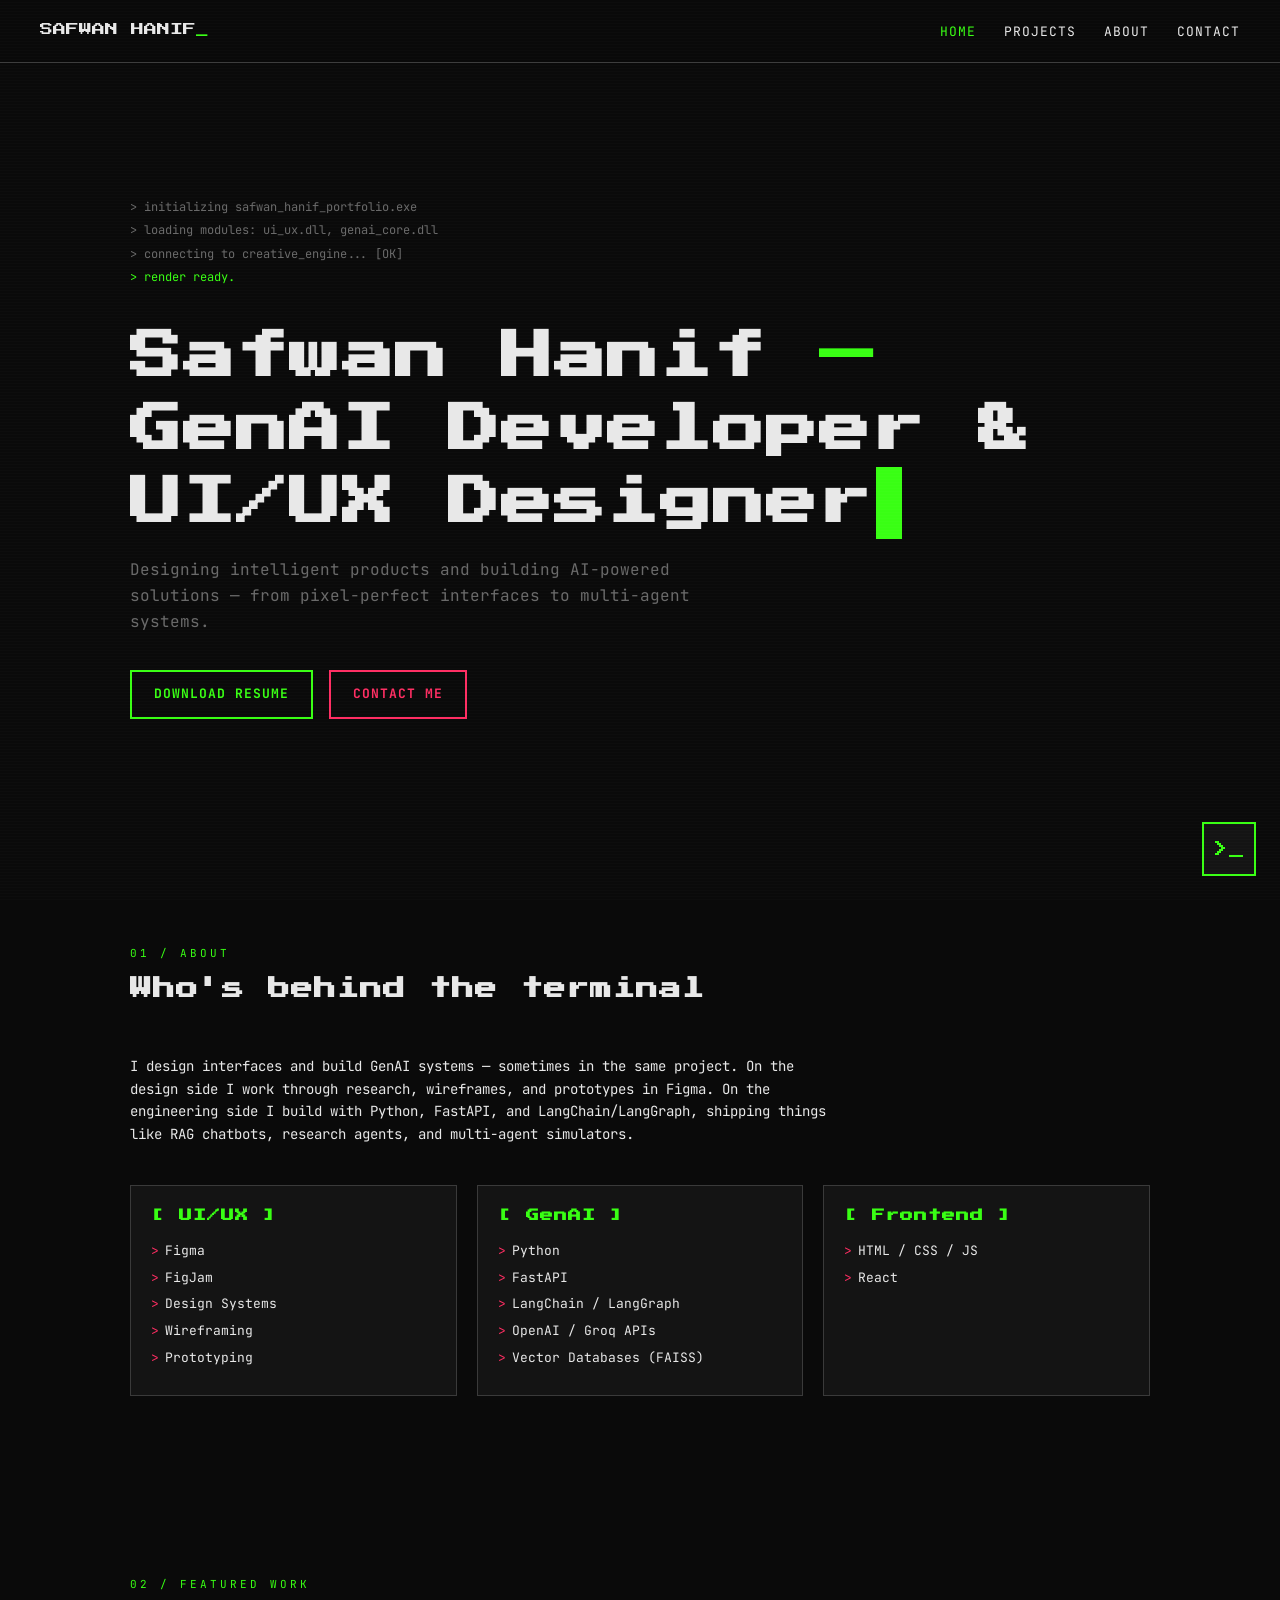
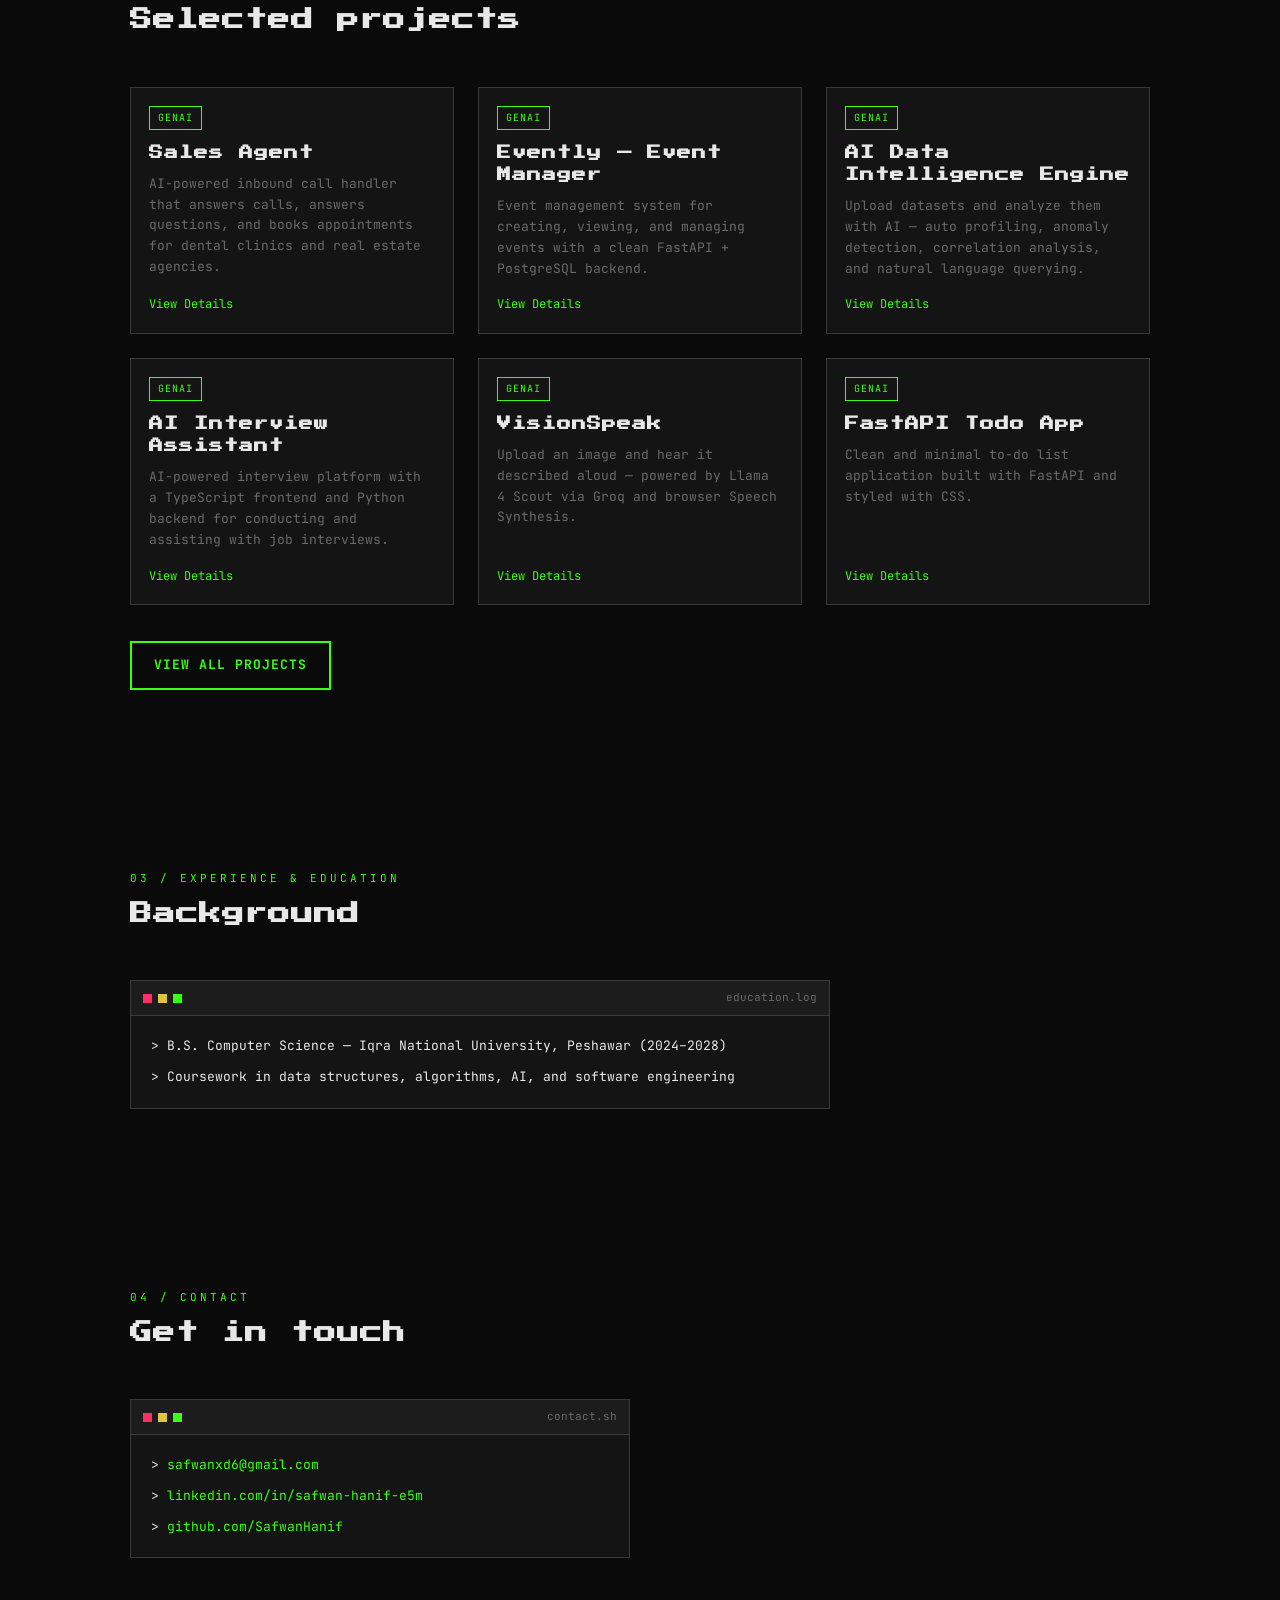
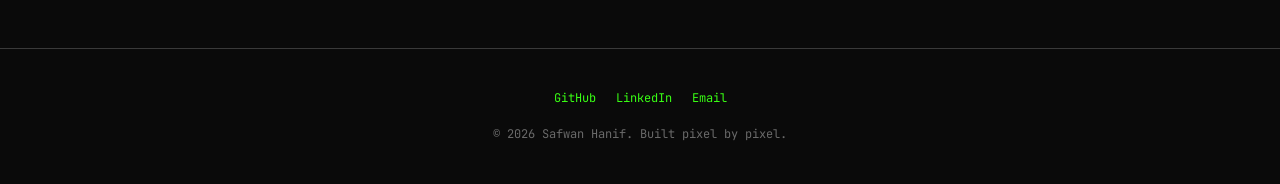
==== index.html @ 21ab0cf6 "Initial commit — portfolio website Static portfolio site with 19 projects (15 GenAI + 4 UI/UX), term" ====
<!DOCTYPE html>
<html lang="en">
<head>
<meta charset="UTF-8">
<meta name="viewport" content="width=device-width, initial-scale=1.0">
<title>Safwan Hanif — GenAI Developer & UI/UX Designer</title>
<link rel="stylesheet" href="style.css">
</head>
<body>

<nav>
  <div class="logo">SAFWAN HANIF<span>_</span></div>
  <ul>
    <li><a href="index.html" class="active">Home</a></li>
    <li><a href="projects.html">Projects</a></li>
    <li><a href="index.html#about">About</a></li>
    <li><a href="index.html#contact">Contact</a></li>
  </ul>
</nav>

<section class="hero">
  <div class="boot" id="boot"></div>
  <h1>Safwan Hanif <span class="accent">—</span><br>GenAI Developer & UI/UX Designer<span class="cursor">&nbsp;</span></h1>
  <p class="tagline">Designing intelligent products and building AI-powered solutions — from pixel-perfect interfaces to multi-agent systems.</p>
  <div class="actions">
    <a href="Safwan_Hanif_Resume.docx" class="btn" download>Download Resume</a>
    <a href="index.html#contact" class="btn alt">Contact Me</a>
  </div>
</section>

<section id="about">
  <div class="section-head">
    <div class="eyebrow">01 / About</div>
    <h2>Who's behind the terminal</h2>
  </div>
  <p style="max-width:700px;color:var(--text);font-size:14px;margin-bottom:40px;">
    I design interfaces and build GenAI systems — sometimes in the same project. On the design side I work through
    research, wireframes, and prototypes in Figma. On the engineering side I build with Python, FastAPI, and LangChain/LangGraph,
    shipping things like RAG chatbots, research agents, and multi-agent simulators.
  </p>

  <div class="skills-grid">
    <div class="skill-card">
      <h3>[ UI/UX ]</h3>
      <ul>
        <li>Figma</li>
        <li>FigJam</li>
        <li>Design Systems</li>
        <li>Wireframing</li>
        <li>Prototyping</li>
      </ul>
    </div>
    <div class="skill-card">
      <h3>[ GenAI ]</h3>
      <ul>
        <li>Python</li>
        <li>FastAPI</li>
        <li>LangChain / LangGraph</li>
        <li>OpenAI / Groq APIs</li>
        <li>Vector Databases (FAISS)</li>
      </ul>
    </div>
    <div class="skill-card">
      <h3>[ Frontend ]</h3>
      <ul>
        <li>HTML / CSS / JS</li>
        <li>React</li>
      </ul>
    </div>
  </div>
</section>

<section id="featured">
  <div class="section-head">
    <div class="eyebrow">02 / Featured Work</div>
    <h2>Selected projects</h2>
  </div>
  <div class="project-grid" id="featured-grid"></div>
  <div style="margin-top:36px;">
    <a href="projects.html" class="btn">View All Projects</a>
  </div>
</section>

<section id="experience">
  <div class="section-head">
    <div class="eyebrow">03 / Experience & Education</div>
    <h2>Background</h2>
  </div>
  <div class="term" style="max-width:700px;">
    <div class="title-bar">
      <div class="dots"><span></span><span></span><span></span></div>
      <div class="label">education.log</div>
    </div>
    <div class="body" style="font-size:13px;color:var(--text);">
      <p>&gt; B.S. Computer Science — Iqra National University, Peshawar (2024–2028)</p>
      <p style="margin-top:10px;">&gt; Coursework in data structures, algorithms, AI, and software engineering</p>
    </div>
  </div>
</section>

<section id="contact">
  <div class="section-head">
    <div class="eyebrow">04 / Contact</div>
    <h2>Get in touch</h2>
  </div>
  <div class="term" style="max-width:500px;">
    <div class="title-bar">
      <div class="dots"><span></span><span></span><span></span></div>
      <div class="label">contact.sh</div>
    </div>
    <div class="body" style="font-size:13px;">
      <p>&gt; <a href="mailto:safwanxd6@gmail.com">safwanxd6@gmail.com</a></p>
      <p style="margin-top:10px;">&gt; <a href="https://www.linkedin.com/in/safwan-hanif-e5m/" target="_blank">linkedin.com/in/safwan-hanif-e5m</a></p>
      <p style="margin-top:10px;">&gt; <a href="https://github.com/SafwanHanif" target="_blank">github.com/SafwanHanif</a></p>
    </div>
  </div>
</section>

<footer>
  <div class="social">
    <a href="https://github.com/SafwanHanif" target="_blank">GitHub</a>
    <a href="https://www.linkedin.com/in/safwan-hanif-e5m/" target="_blank">LinkedIn</a>
    <a href="mailto:safwanxd6@gmail.com">Email</a>
  </div>
  &copy; 2026 Safwan Hanif. Built pixel by pixel.
</footer>

<button id="ai-toggle" aria-label="Open AI assistant">&gt;_</button>
<div id="ai-panel">
  <div class="term" style="border:none;flex:1;display:flex;flex-direction:column;">
    <div class="title-bar">
      <div class="dots"><span></span><span></span><span></span></div>
      <div class="label">ask_safwan_hanif_ai.exe</div>
    </div>
    <div id="ai-log">
      <div class="msg bot">&gt; Hi, I'm Safwan Hanif's AI assistant. Ask me about his projects, skills, or how to get in touch.</div>
    </div>
    <div id="ai-input-row">
      <input id="ai-input" type="text" placeholder="Ask me something...">
      <button id="ai-send">&gt;</button>
    </div>
  </div>
</div>

<script src="script.js"></script>
<script>
  runBootSequence(document.getElementById("boot"));

  const grid = document.getElementById("featured-grid");
  const featured = PROJECTS.slice(0, 6);
  grid.innerHTML = featured.map(p => `
    <div class="project-card">
      <div class="body">
        <span class="tag ${p.category}">${p.tagLabel}</span>
        <h3>${p.title}</h3>
        <p>${p.summary}</p>
        <div class="links">
          <a href="project.html?id=${p.id}">View Details</a>
        </div>
      </div>
    </div>
  `).join("");
</script>
</body>
</html>
---- style.css ----
@import url('https://fonts.googleapis.com/css2?family=Press+Start+2P&family=JetBrains+Mono:wght@400;500;700&display=swap');

:root{
  --bg:#0a0a0a;
  --panel:#141414;
  --border:#3a3a3a;
  --green:#39ff14;
  --pink:#ff2e63;
  --text:#e8e8e8;
  --muted:#6a6a6a;
  --pixel:'Press Start 2P', monospace;
  --mono:'JetBrains Mono', monospace;
}

*{margin:0;padding:0;box-sizing:border-box;}

html{scroll-behavior:smooth;}

body{
  background:var(--bg);
  color:var(--text);
  font-family:var(--mono);
  line-height:1.6;
  image-rendering:pixelated;
  overflow-x:hidden;
}

body::before{
  content:'';
  position:fixed;
  inset:0;
  background:repeating-linear-gradient(0deg, rgba(255,255,255,0.015) 0px, rgba(255,255,255,0.015) 1px, transparent 1px, transparent 3px);
  pointer-events:none;
  z-index:9999;
}

a{color:var(--green);text-decoration:none;}
a:hover{color:var(--pink);}

::selection{background:var(--green);color:var(--bg);}

::-webkit-scrollbar{width:10px;}
::-webkit-scrollbar-track{background:var(--bg);}
::-webkit-scrollbar-thumb{background:var(--border);}

h1,h2,h3,.pixel{
  font-family:var(--pixel);
  letter-spacing:1px;
}

.eyebrow{
  font-family:var(--mono);
  font-size:11px;
  letter-spacing:3px;
  text-transform:uppercase;
  color:var(--green);
}

/* NAV */
nav{
  position:sticky;
  top:0;
  z-index:100;
  display:flex;
  align-items:center;
  justify-content:space-between;
  padding:18px 40px;
  background:rgba(10,10,10,0.92);
  border-bottom:1px solid var(--border);
  backdrop-filter:blur(4px);
}

nav .logo{
  font-family:var(--pixel);
  font-size:13px;
  color:var(--text);
}
nav .logo span{color:var(--green);}

nav ul{
  display:flex;
  gap:28px;
  list-style:none;
}

nav ul a{
  font-size:13px;
  color:var(--text);
  text-transform:uppercase;
  letter-spacing:1px;
  transition:color .1s steps(2);
}
nav ul a.active{color:var(--green);}
nav ul a:hover{color:var(--pink);}

/* BUTTONS */
.btn{
  display:inline-block;
  font-family:var(--mono);
  font-size:13px;
  font-weight:700;
  text-transform:uppercase;
  letter-spacing:1px;
  padding:12px 22px;
  border:2px solid var(--green);
  color:var(--green);
  background:transparent;
  cursor:pointer;
  transition:transform .08s steps(2), background .08s steps(2), color .08s steps(2);
}
.btn:hover{
  background:var(--green);
  color:var(--bg);
  transform:translate(-2px,-2px);
}
.btn.alt{border-color:var(--pink);color:var(--pink);}
.btn.alt:hover{background:var(--pink);color:var(--bg);}

/* SECTIONS */
section{
  padding:90px 40px;
  max-width:1100px;
  margin:0 auto;
}
.section-head{margin-bottom:48px;}
.section-head h2{font-size:22px;margin-top:10px;color:var(--text);}

/* HERO */
.hero{
  min-height:88vh;
  display:flex;
  flex-direction:column;
  justify-content:center;
  padding:0 40px;
  position:relative;
}
.hero .boot{
  font-size:12px;
  color:var(--muted);
  margin-bottom:30px;
  min-height:90px;
}
.hero .boot .line{display:block;margin-bottom:4px;}
.hero .boot .ok{color:var(--green);}

.hero h1{
  font-size:clamp(28px,5vw,52px);
  line-height:1.4;
  color:var(--text);
}
.hero h1 .accent{color:var(--green);}
.hero .cursor{
  display:inline-block;
  width:0.5em;
  background:var(--green);
  animation:blink 1s steps(2) infinite;
  margin-left:4px;
}
@keyframes blink{50%{opacity:0;}}

.hero p.tagline{
  margin-top:18px;
  font-size:16px;
  color:var(--muted);
  max-width:600px;
}
.hero .actions{
  margin-top:36px;
  display:flex;
  gap:16px;
  flex-wrap:wrap;
}

/* TERMINAL WINDOW CARD */
.term{
  background:var(--panel);
  border:1px solid var(--border);
}
.term .title-bar{
  display:flex;
  align-items:center;
  justify-content:space-between;
  padding:8px 12px;
  border-bottom:1px solid var(--border);
  background:#1c1c1c;
}
.term .dots{display:flex;gap:6px;}
.term .dots span{
  width:9px;height:9px;
  background:var(--border);
  display:inline-block;
}
.term .dots span:nth-child(1){background:var(--pink);}
.term .dots span:nth-child(2){background:#e0c341;}
.term .dots span:nth-child(3){background:var(--green);}
.term .title-bar .label{font-size:11px;color:var(--muted);}
.term .body{padding:20px;}

/* ABOUT / SKILLS */
.skills-grid{
  display:grid;
  grid-template-columns:repeat(auto-fit,minmax(220px,1fr));
  gap:20px;
}
.skill-card{
  background:var(--panel);
  border:1px solid var(--border);
  padding:20px;
}
.skill-card h3{font-size:13px;color:var(--green);margin-bottom:14px;}
.skill-card ul{list-style:none;font-size:13px;color:var(--text);}
.skill-card li{margin-bottom:6px;padding-left:14px;position:relative;}
.skill-card li::before{content:'>';position:absolute;left:0;color:var(--pink);}

/* PROJECT CARDS */
.filter-bar{
  display:flex;
  gap:12px;
  margin-bottom:32px;
  flex-wrap:wrap;
}
.filter-btn{
  font-family:var(--mono);
  font-size:12px;
  text-transform:uppercase;
  letter-spacing:1px;
  padding:8px 16px;
  border:1px solid var(--border);
  background:transparent;
  color:var(--muted);
  cursor:pointer;
}
.filter-btn.active{border-color:var(--green);color:var(--green);}

.project-grid{
  display:grid;
  grid-template-columns:repeat(auto-fit,minmax(280px,1fr));
  gap:24px;
}
.project-card{
  background:var(--panel);
  border:1px solid var(--border);
  display:flex;
  flex-direction:column;
  transition:transform .1s steps(2), border-color .1s steps(2);
}
.project-card:hover{
  transform:translate(-3px,-3px);
  border-color:var(--green);
}
.project-card .body{padding:18px;flex:1;display:flex;flex-direction:column;}
.project-card .tag{
  font-size:10px;
  letter-spacing:1px;
  text-transform:uppercase;
  display:inline-block;
  padding:3px 8px;
  border:1px solid var(--border);
  color:var(--muted);
  margin-bottom:12px;
  width:fit-content;
}
.project-card .tag.uiux{color:var(--pink);border-color:var(--pink);}
.project-card .tag.genai{color:var(--green);border-color:var(--green);}
.project-card h3{font-size:14px;margin-bottom:10px;color:var(--text);}
.project-card p{font-size:13px;color:var(--muted);flex:1;}
.project-card .links{
  margin-top:16px;
  display:flex;
  gap:14px;
  font-size:12px;
}

/* FOOTER */
footer{
  border-top:1px solid var(--border);
  padding:40px;
  text-align:center;
  font-size:12px;
  color:var(--muted);
}
footer .social{
  display:flex;
  gap:20px;
  justify-content:center;
  margin-bottom:16px;
}

/* AI ASSISTANT WIDGET */
#ai-toggle{
  position:fixed;
  bottom:24px;
  right:24px;
  z-index:200;
  width:54px;
  height:54px;
  background:var(--panel);
  border:2px solid var(--green);
  color:var(--green);
  font-family:var(--pixel);
  font-size:16px;
  cursor:pointer;
  display:flex;
  align-items:center;
  justify-content:center;
}
#ai-toggle:hover{background:var(--green);color:var(--bg);}

#ai-panel{
  position:fixed;
  bottom:90px;
  right:24px;
  width:340px;
  max-height:440px;
  background:var(--panel);
  border:1px solid var(--border);
  z-index:200;
  display:none;
  flex-direction:column;
}
#ai-panel.open{display:flex;}
#ai-log{
  padding:14px;
  font-size:12px;
  overflow-y:auto;
  flex:1;
  max-height:300px;
}
#ai-log .msg{margin-bottom:10px;}
#ai-log .you{color:var(--text);}
#ai-log .bot{color:var(--green);}
#ai-input-row{
  display:flex;
  border-top:1px solid var(--border);
}
#ai-input{
  flex:1;
  background:transparent;
  border:none;
  outline:none;
  color:var(--text);
  font-family:var(--mono);
  font-size:12px;
  padding:12px;
}
#ai-input-row button{
  background:transparent;
  border:none;
  color:var(--green);
  padding:0 14px;
  cursor:pointer;
  font-family:var(--pixel);
}

/* DETAIL PAGE */
.detail-hero{
  padding:60px 40px 30px;
  max-width:900px;
  margin:0 auto;
  border-bottom:1px solid var(--border);
}
.detail-section{margin-bottom:50px;}
.detail-section h3{font-size:14px;color:var(--green);margin-bottom:14px;}
.detail-section p{color:var(--text);font-size:14px;max-width:760px;}
.feature-list{list-style:none;padding:0;font-size:13px;}
.feature-list li{margin-bottom:8px;padding-left:18px;position:relative;color:var(--text);}
.feature-list li::before{content:'>';position:absolute;left:0;color:var(--green);}
.stack-pills{display:flex;gap:10px;flex-wrap:wrap;margin-top:14px;}
.stack-pills span{
  font-size:11px;
  padding:4px 10px;
  border:1px solid var(--border);
  color:var(--muted);
  text-transform:uppercase;
}
.diagram-box{
  border:1px dashed var(--border);
  padding:40px;
  text-align:center;
  color:var(--muted);
  font-size:12px;
  margin-top:16px;
}

/* PIPELINE DIAGRAM */
.pipeline{
  background:var(--panel);
  border:1px solid var(--border);
  padding:20px;
  margin-top:16px;
  font-family:var(--mono);
  font-size:12px;
  line-height:2.2;
  overflow-x:auto;
}
.pipe-node{
  display:inline-block;
  background:var(--bg);
  border:1px solid var(--border);
  padding:4px 12px;
  color:var(--green);
  margin:2px 0;
}
.pipe-cond{
  border-color:var(--pink);
  color:var(--pink);
}
.pipe-arrow{
  color:var(--muted);
  margin:0 6px;
  font-weight:700;
}

/* GALLERY */
.gallery{
  display:grid;
  grid-template-columns:repeat(auto-fit,minmax(240px,1fr));
  gap:16px;
  margin-top:16px;
}
.gallery img{
  width:100%;
  border:1px solid var(--border);
  transition:transform .1s steps(2),border-color .1s steps(2);
  image-rendering:auto;
}
.gallery img:hover{
  transform:translate(-2px,-2px);
  border-color:var(--green);
}

/* FIGMA EMBED */
.figma-embed-wrap{
  position:relative;
  width:100%;
  padding-bottom:56.25%;
  margin-top:16px;
  border:1px solid var(--border);
}
.figma-embed-wrap iframe{
  position:absolute;
  top:0;left:0;
  width:100%;height:100%;
  border:none;
}

@media (max-width:640px){
  nav{padding:14px 18px;}
  nav ul{gap:14px;}
  section{padding:60px 18px;}
  .hero{padding:0 18px;}
}
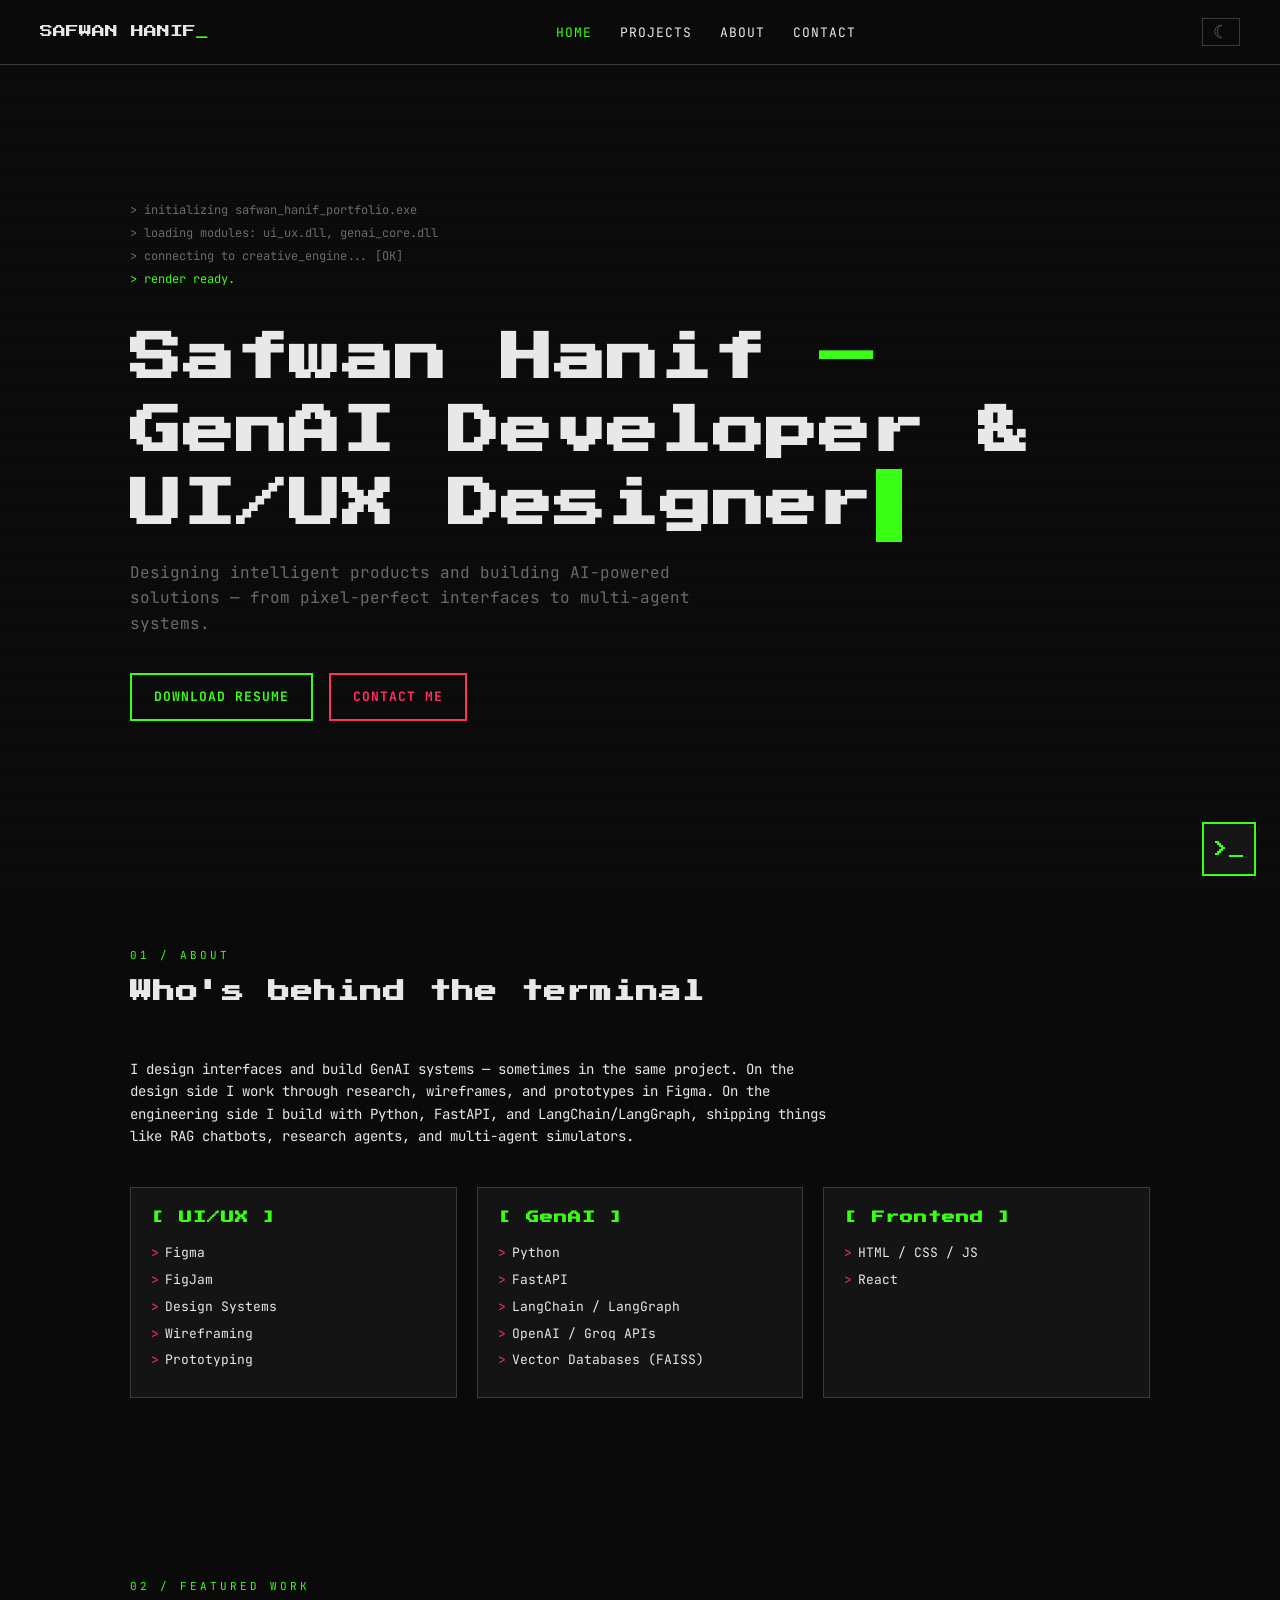
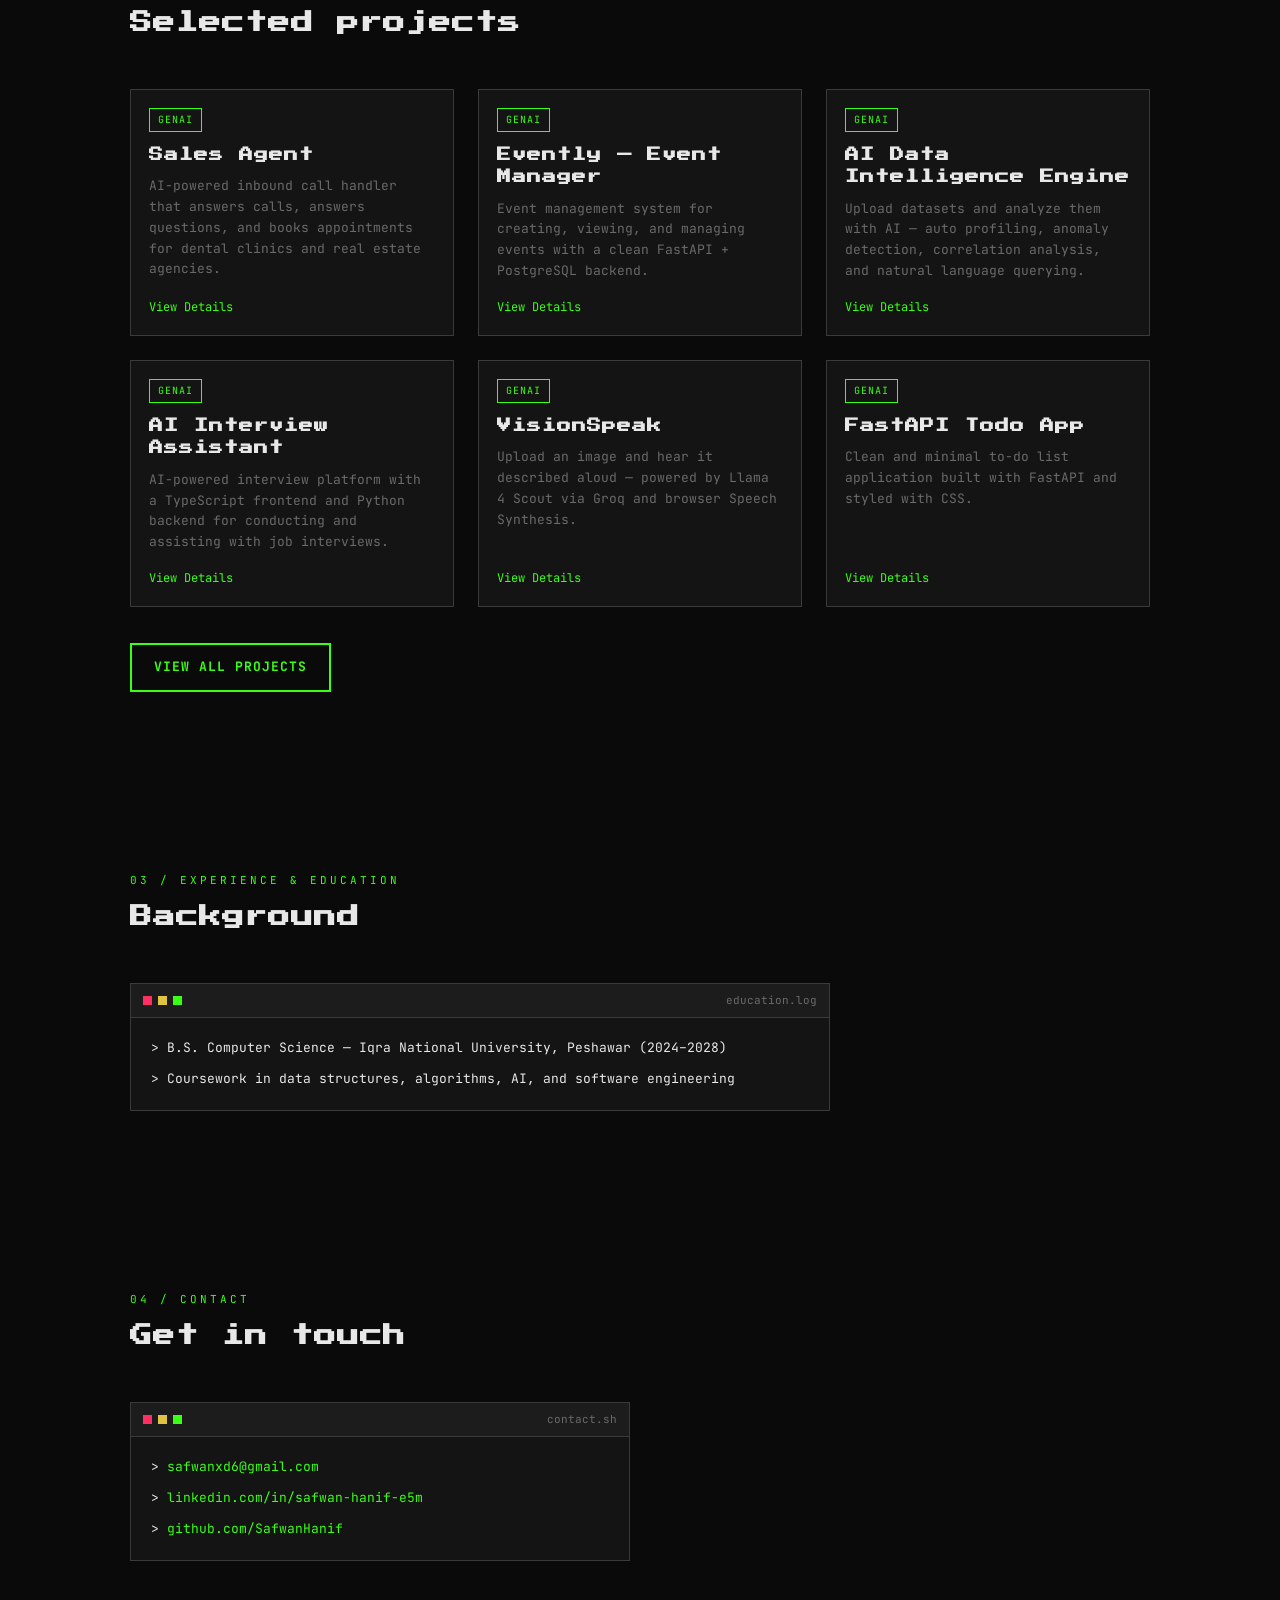
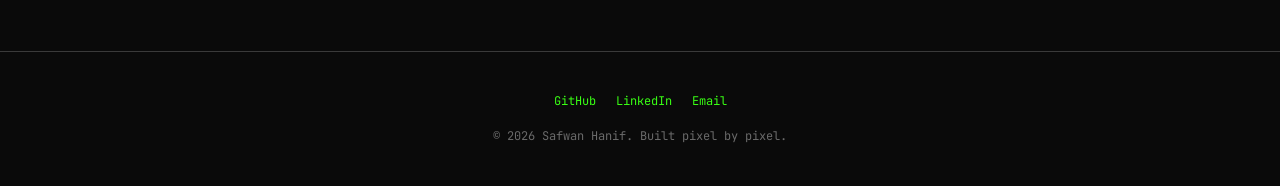
==== commit 12008079: "Add dark/light theme toggle with retro terminal light mode - Added [data-theme='light'] CSS variable" ====
--- a/index.html
+++ b/index.html
@@ -16,6 +16,7 @@
     <li><a href="index.html#about">About</a></li>
     <li><a href="index.html#contact">Contact</a></li>
   </ul>
+  <button id="theme-toggle" aria-label="Toggle theme">☾</button>
 </nav>
 
 <section class="hero">
--- a/style.css
+++ b/style.css
@@ -12,6 +12,17 @@
   --mono:'JetBrains Mono', monospace;
 }
 
+[data-theme="light"]{
+  --bg:#f5f0e8;
+  --panel:#ede5d3;
+  --border:#d4c9b0;
+  --green:#1a7a1a;
+  --pink:#c41e3a;
+  --text:#1a1a1a;
+  --muted:#7a6e5a;
+}
+[data-theme="light"] body::before{opacity:0.25;}
+
 *{margin:0;padding:0;box-sizing:border-box;}
 
 html{scroll-behavior:smooth;}
@@ -92,6 +103,18 @@
 }
 nav ul a.active{color:var(--green);}
 nav ul a:hover{color:var(--pink);}
+
+#theme-toggle{
+  background:none;
+  border:1px solid var(--border);
+  color:var(--muted);
+  font-size:18px;
+  cursor:pointer;
+  padding:4px 10px;
+  line-height:1;
+  transition:color .1s steps(2), border-color .1s steps(2);
+}
+#theme-toggle:hover{color:var(--green);border-color:var(--green);}
 
 /* BUTTONS */
 .btn{
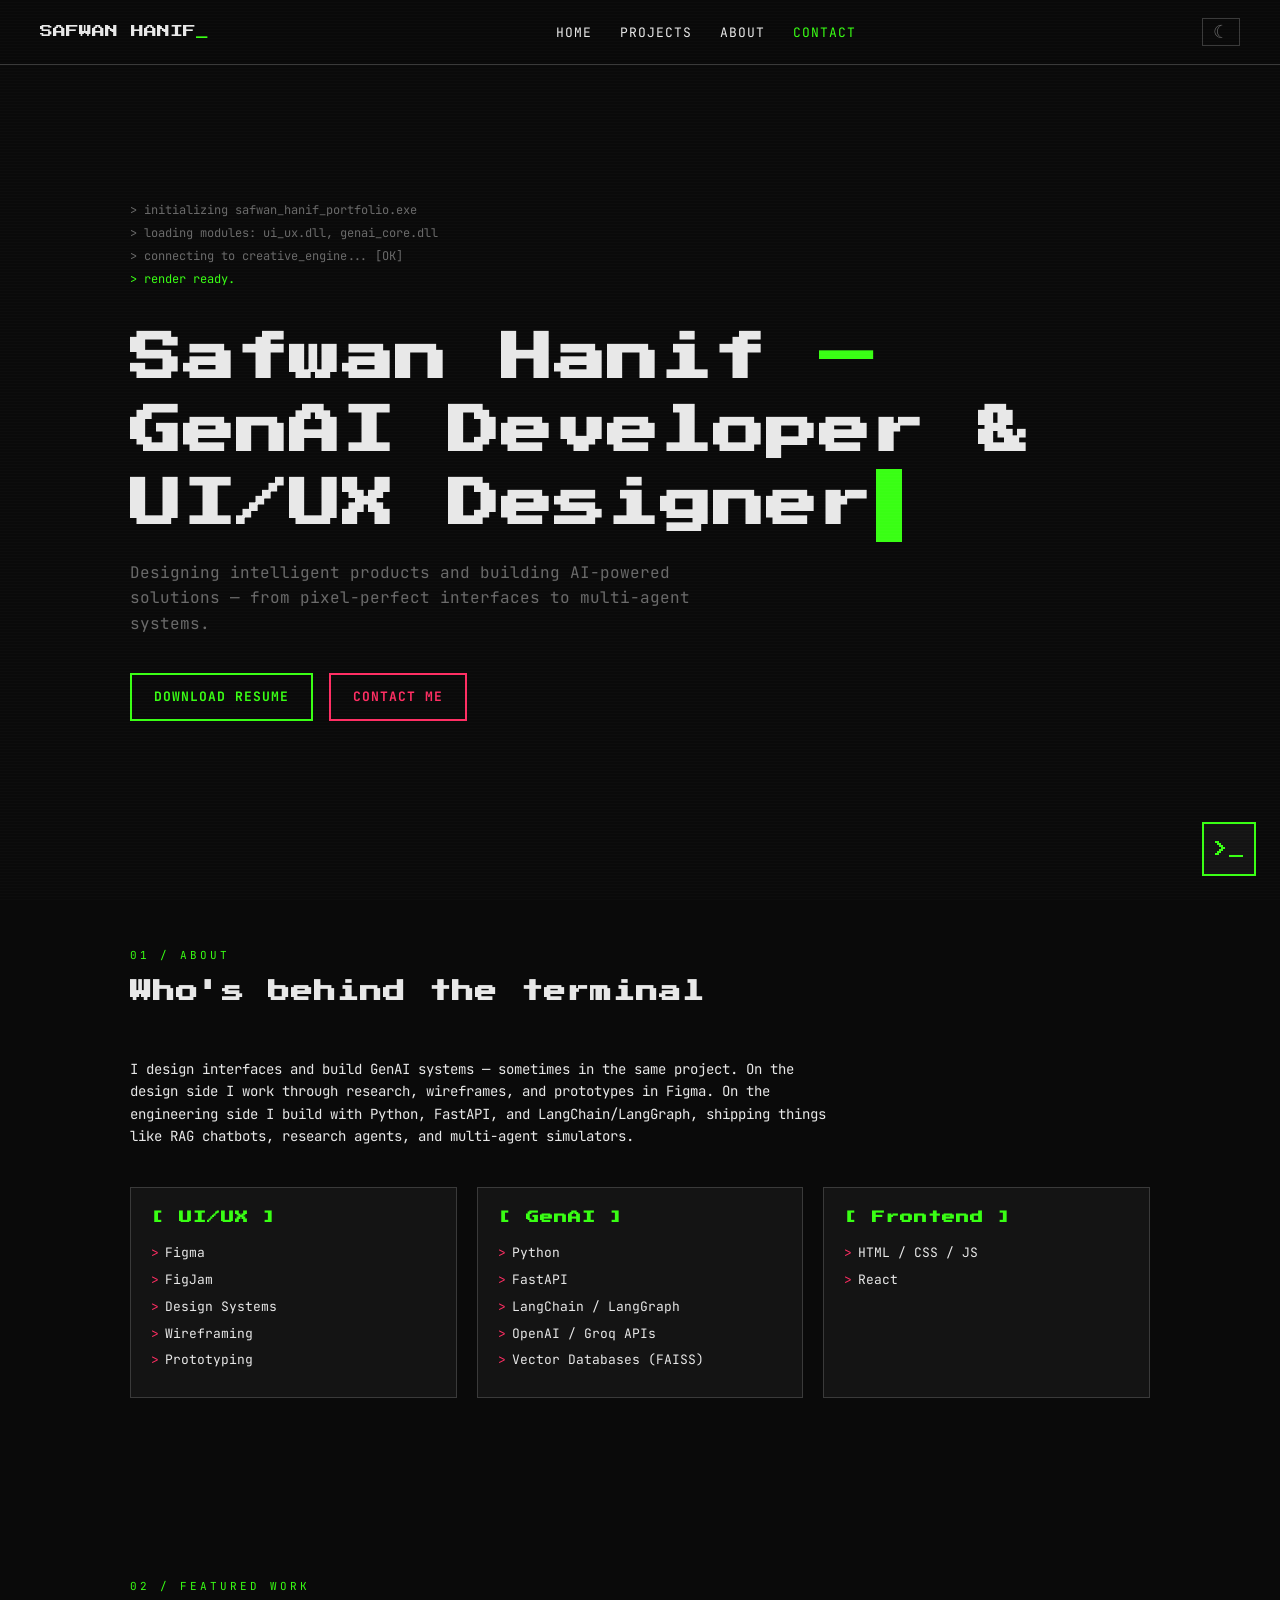
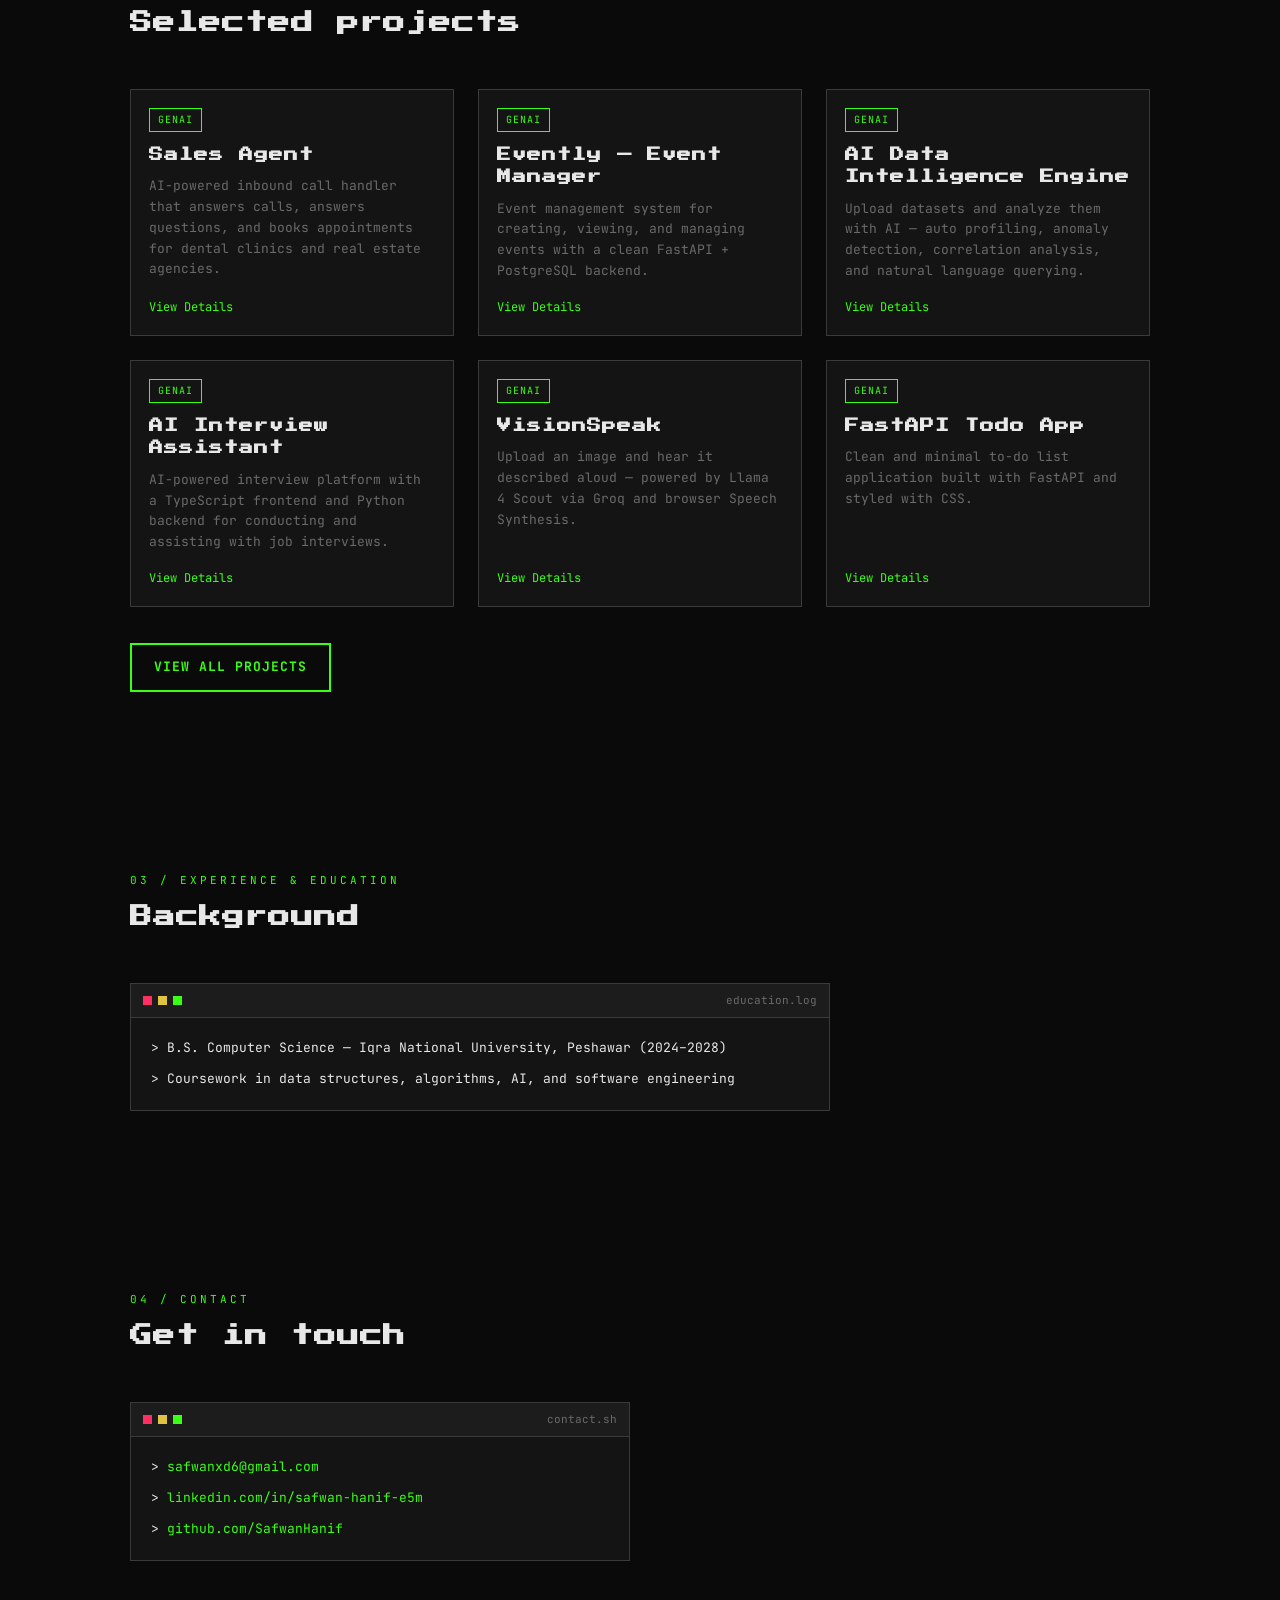
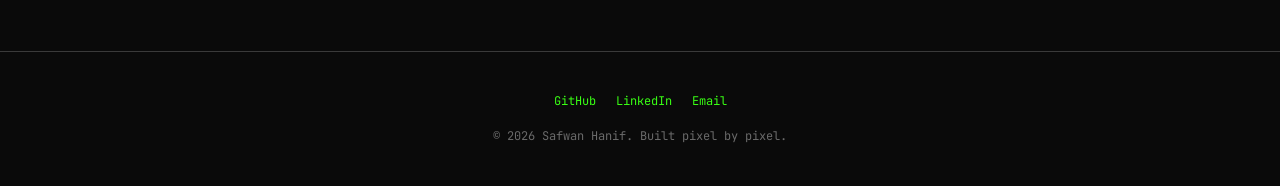
==== commit 519dcc1f: "Add favicon, scroll-to-top button, and active nav highlight - favicon.svg — terminal-style >_ in gre" ====
--- a/index.html
+++ b/index.html
@@ -5,6 +5,7 @@
 <meta name="viewport" content="width=device-width, initial-scale=1.0">
 <title>Safwan Hanif — GenAI Developer & UI/UX Designer</title>
 <link rel="stylesheet" href="style.css">
+<link rel="icon" href="favicon.svg" type="image/svg+xml">
 </head>
 <body>
 
@@ -126,6 +127,7 @@
   &copy; 2026 Safwan Hanif. Built pixel by pixel.
 </footer>
 
+<button id="scroll-top" aria-label="Scroll to top">↑</button>
 <button id="ai-toggle" aria-label="Open AI assistant">&gt;_</button>
 <div id="ai-panel">
   <div class="term" style="border:none;flex:1;display:flex;flex-direction:column;">
--- a/style.css
+++ b/style.css
@@ -22,6 +22,8 @@
   --muted:#7a6e5a;
 }
 [data-theme="light"] body::before{opacity:0.25;}
+[data-theme="light"] nav{background:rgba(245,240,232,0.92);}
+[data-theme="light"] .term .title-bar{background:var(--panel);}
 
 *{margin:0;padding:0;box-sizing:border-box;}
 
@@ -329,6 +331,26 @@
 }
 #ai-toggle:hover{background:var(--green);color:var(--bg);}
 
+#scroll-top{
+  position:fixed;
+  bottom:24px;
+  right:90px;
+  z-index:199;
+  width:54px;
+  height:54px;
+  background:var(--panel);
+  border:2px solid var(--border);
+  color:var(--muted);
+  font-size:20px;
+  cursor:pointer;
+  display:none;
+  align-items:center;
+  justify-content:center;
+  transition:border-color .1s steps(2), color .1s steps(2);
+}
+#scroll-top.visible{display:flex;}
+#scroll-top:hover{border-color:var(--green);color:var(--green);}
+
 #ai-panel{
   position:fixed;
   bottom:90px;
@@ -467,6 +489,24 @@
   border:none;
 }
 
+/* PAGE TRANSITION OVERLAY */
+#page-transition{
+  position:fixed;inset:0;z-index:99999;
+  background:var(--bg);
+  display:flex;align-items:center;justify-content:center;
+  font-family:var(--mono);font-size:14px;color:var(--green);
+  opacity:0;pointer-events:none;
+  transition:opacity .15s steps(3);
+}
+#page-transition.active{opacity:1;pointer-events:all;}
+#page-transition::after{content:'_';animation:blink 1s steps(2) infinite;margin-left:4px;}
+
+/* SECTION REVEAL */
+.reveal{opacity:0;transform:translateY(14px);transition:opacity .4s ease,transform .4s ease;}
+.reveal.visible{opacity:1;transform:translateY(0);}
+.hero.reveal{transform:none;}
+.hero.reveal.visible{opacity:1;}
+
 @media (max-width:640px){
   nav{padding:14px 18px;}
   nav ul{gap:14px;}
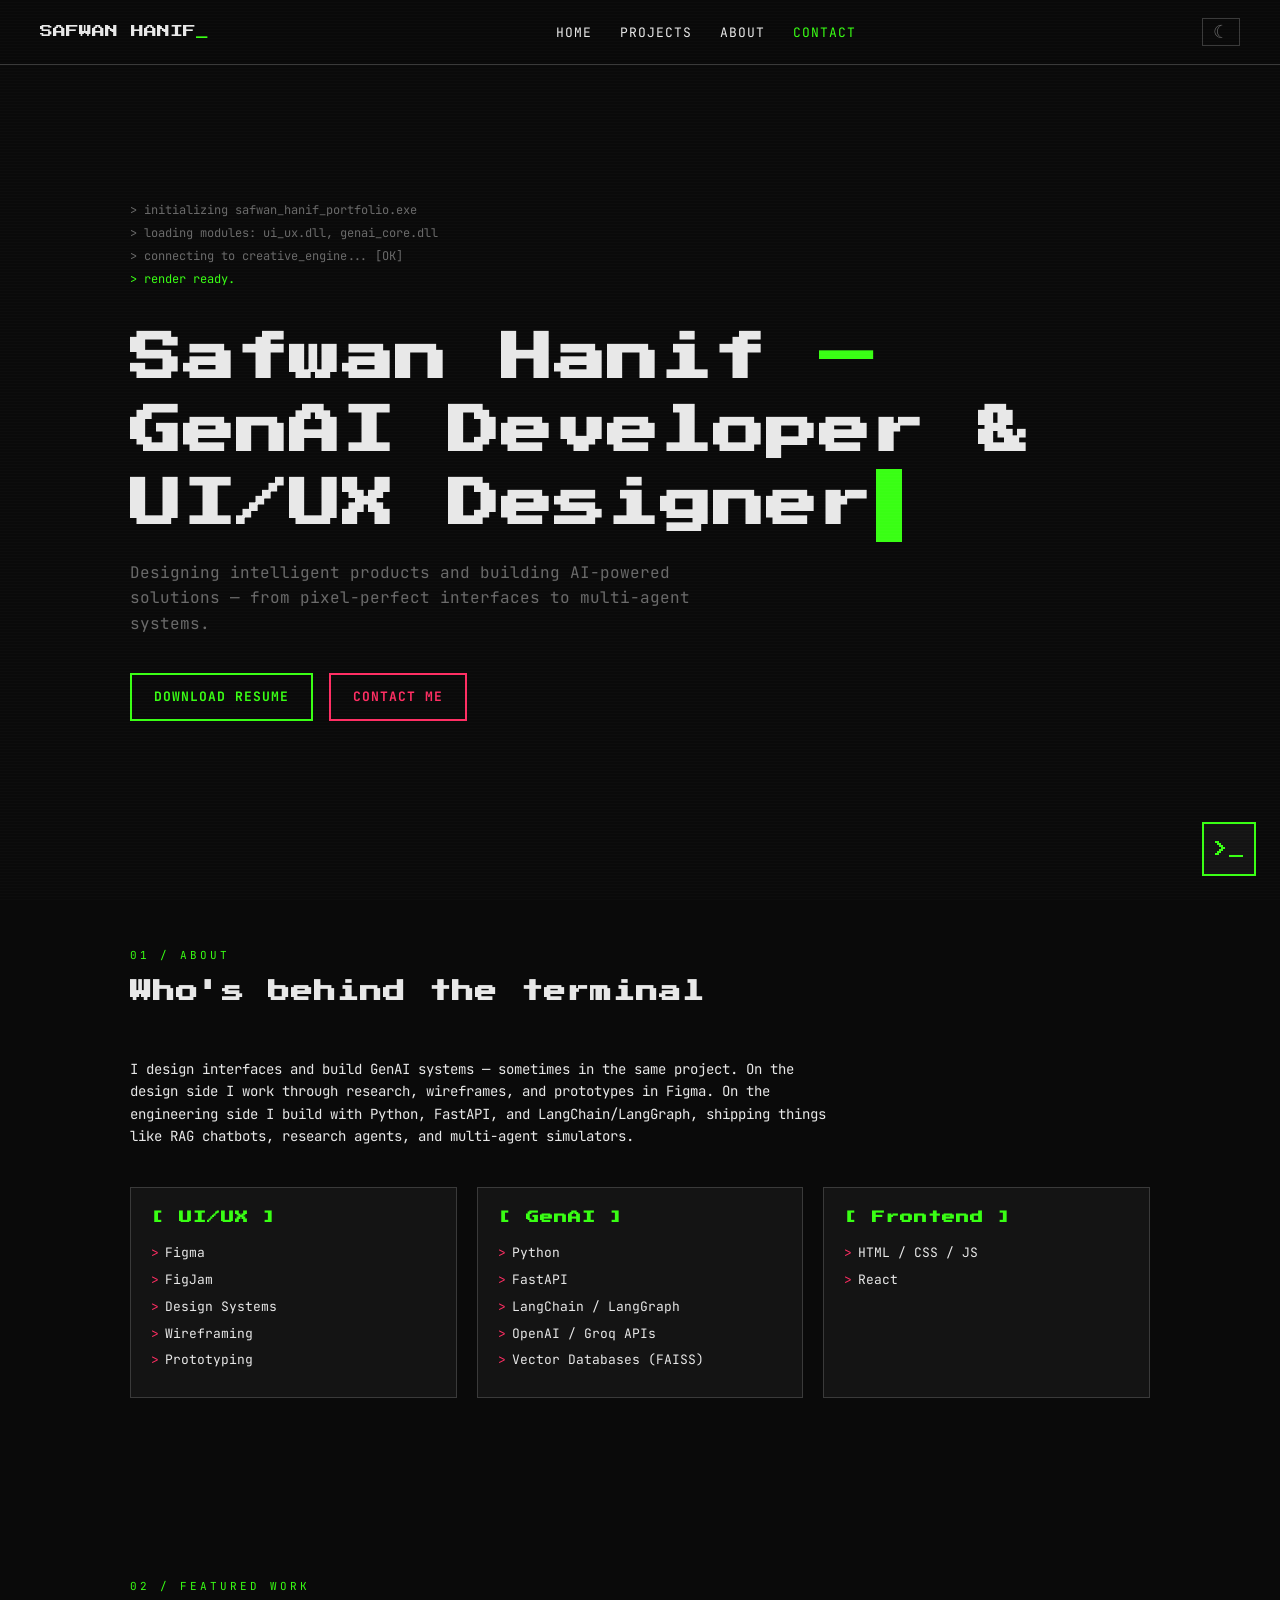
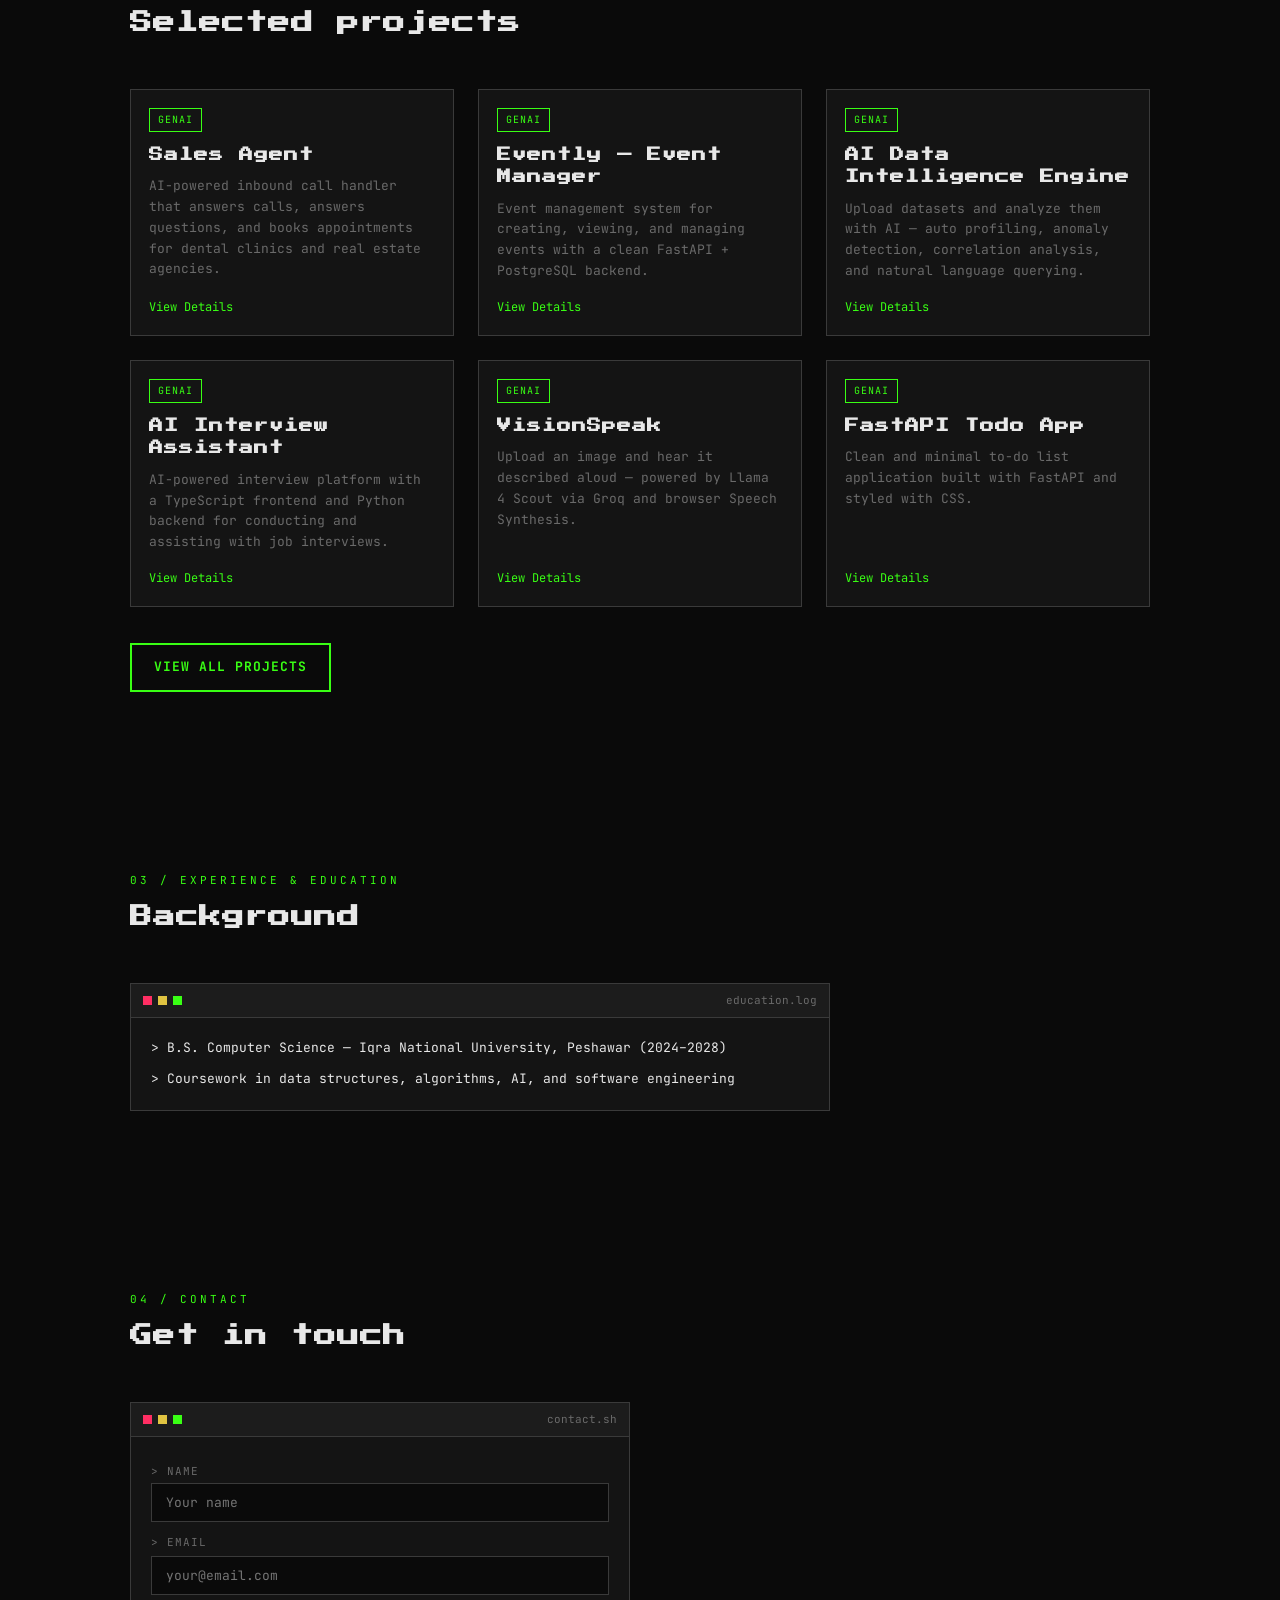
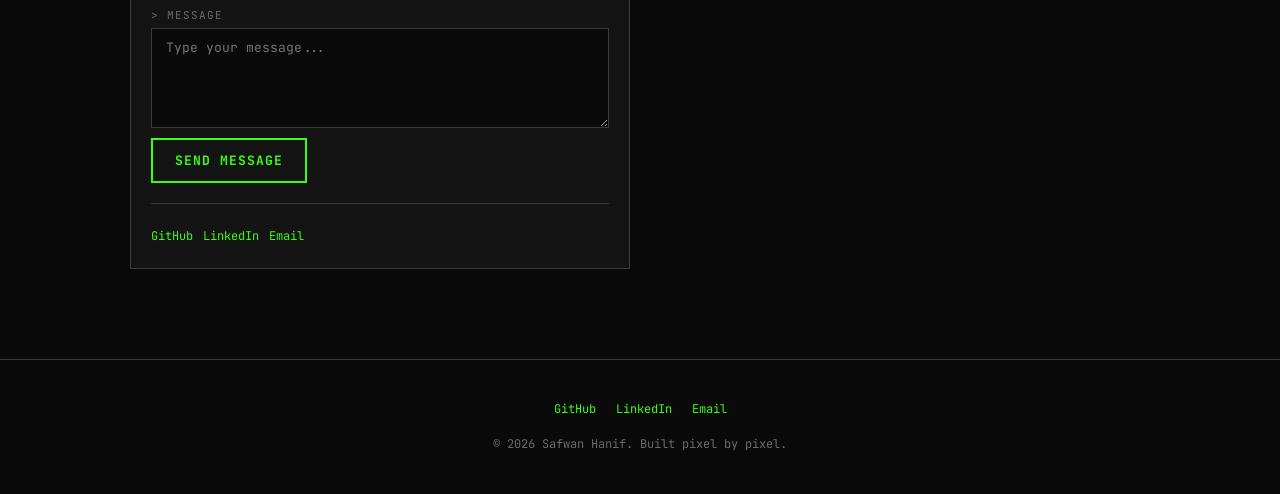
==== commit 98e0cd34: "Add working contact form with FormSubmit.co - Replaced plain email/LinkedIn links with a terminal-st" ====
--- a/index.html
+++ b/index.html
@@ -110,10 +110,23 @@
       <div class="dots"><span></span><span></span><span></span></div>
       <div class="label">contact.sh</div>
     </div>
-    <div class="body" style="font-size:13px;">
-      <p>&gt; <a href="mailto:safwanxd6@gmail.com">safwanxd6@gmail.com</a></p>
-      <p style="margin-top:10px;">&gt; <a href="https://www.linkedin.com/in/safwan-hanif-e5m/" target="_blank">linkedin.com/in/safwan-hanif-e5m</a></p>
-      <p style="margin-top:10px;">&gt; <a href="https://github.com/SafwanHanif" target="_blank">github.com/SafwanHanif</a></p>
+    <div class="body term-form">
+      <form class="contact-form" action="https://formsubmit.co/safwanxd6@gmail.com" method="POST">
+        <label>&gt; Name</label>
+        <input type="text" name="name" placeholder="Your name" required>
+        <label style="margin-top:12px;display:block;">&gt; Email</label>
+        <input type="email" name="email" placeholder="your@email.com" required>
+        <label style="margin-top:12px;display:block;">&gt; Message</label>
+        <textarea name="message" placeholder="Type your message..." required></textarea>
+        <input type="hidden" name="_captcha" value="false">
+        <input type="hidden" name="_template" value="table">
+        <button type="submit" class="btn" style="margin-top:10px;">Send Message</button>
+      </form>
+      <div class="social" style="margin-top:20px;padding-top:18px;border-top:1px solid var(--border);justify-content:flex-start;">
+        <a href="https://github.com/SafwanHanif" target="_blank">GitHub</a>
+        <a href="https://www.linkedin.com/in/safwan-hanif-e5m/" target="_blank">LinkedIn</a>
+        <a href="mailto:safwanxd6@gmail.com">Email</a>
+      </div>
     </div>
   </div>
 </section>
--- a/style.css
+++ b/style.css
@@ -221,6 +221,34 @@
 .term .title-bar .label{font-size:11px;color:var(--muted);}
 .term .body{padding:20px;}
 
+/* CONTACT FORM */
+.contact-form input,
+.contact-form textarea{
+  background:var(--bg);
+  border:1px solid var(--border);
+  color:var(--text);
+  font-family:var(--mono);
+  font-size:13px;
+  padding:10px 14px;
+  width:100%;
+  outline:none;
+  transition:border-color .1s steps(2);
+  display:block;
+}
+.contact-form input:focus,
+.contact-form textarea:focus{
+  border-color:var(--green);
+}
+.contact-form label{
+  color:var(--muted);
+  font-size:11px;
+  text-transform:uppercase;
+  letter-spacing:1px;
+  margin-bottom:4px;
+}
+.contact-form textarea{resize:vertical;min-height:100px;}
+.term-form .social a{font-size:12px;}
+
 /* ABOUT / SKILLS */
 .skills-grid{
   display:grid;
